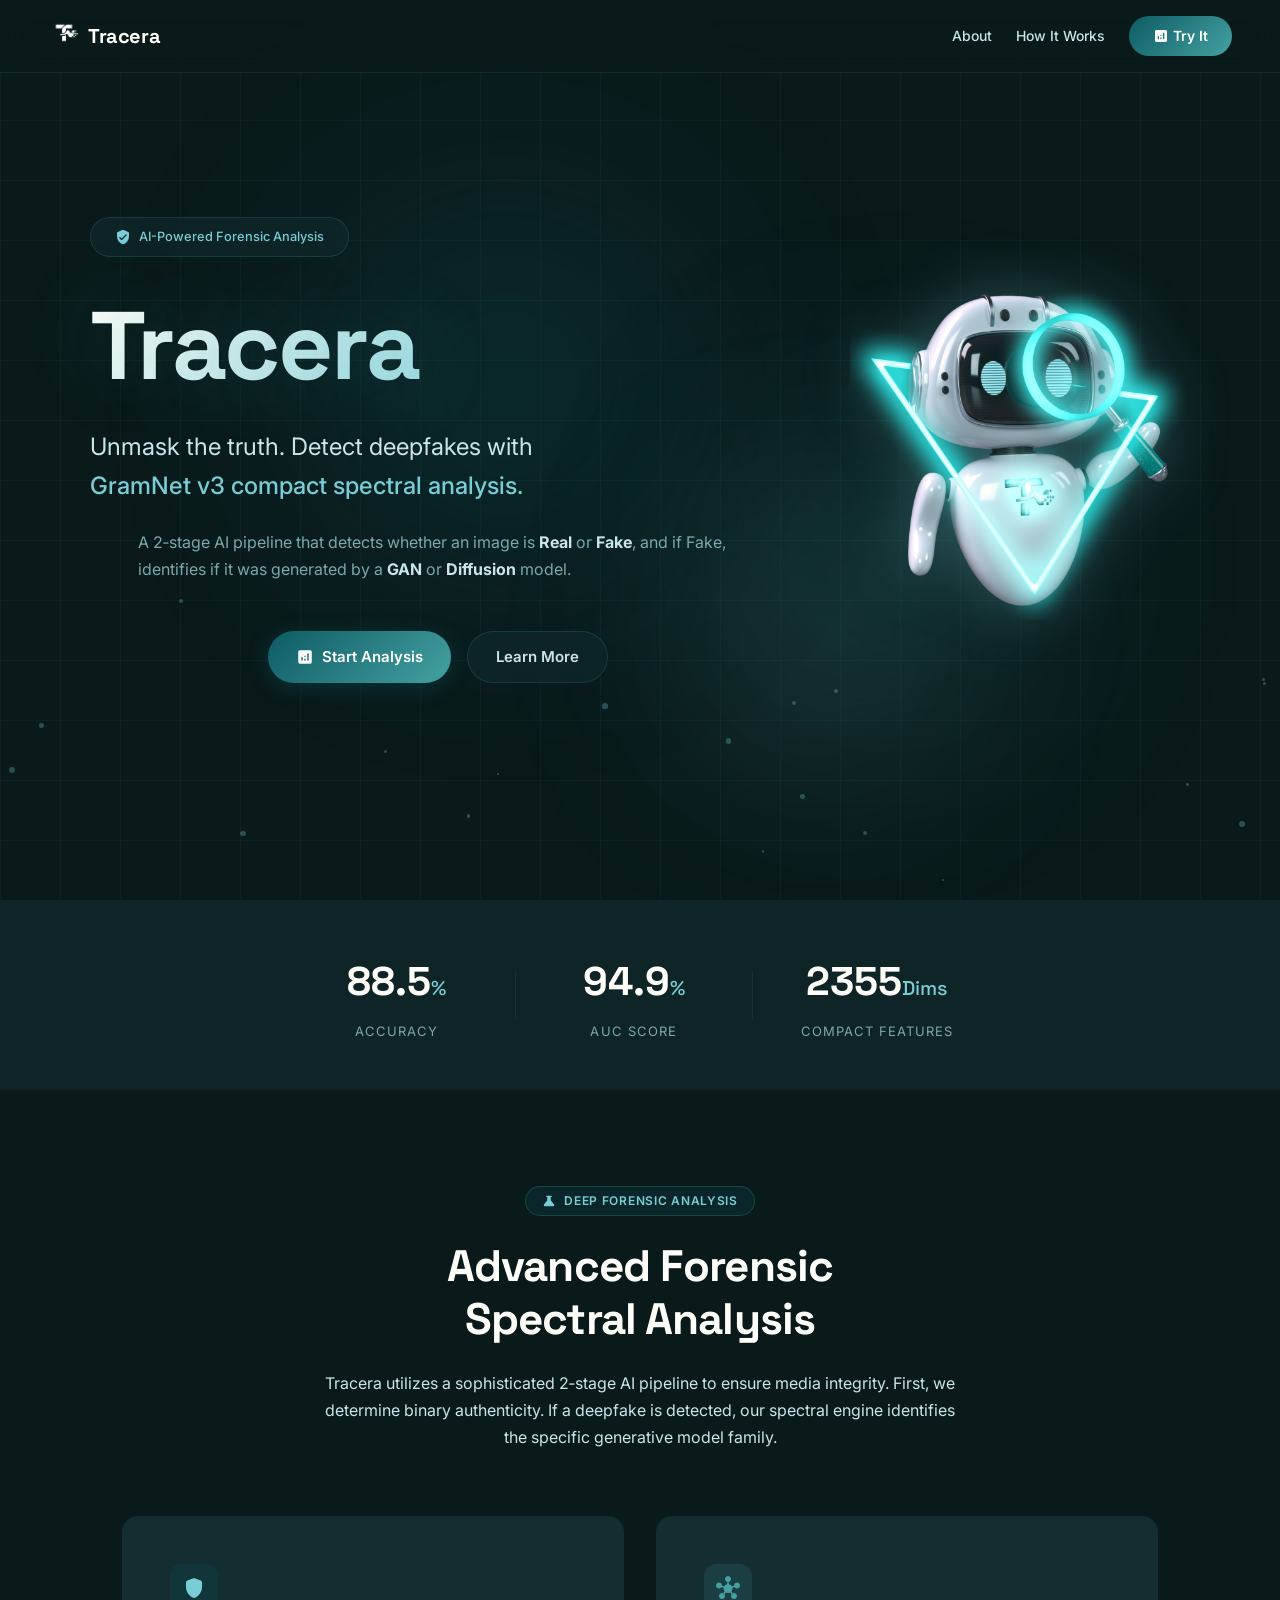
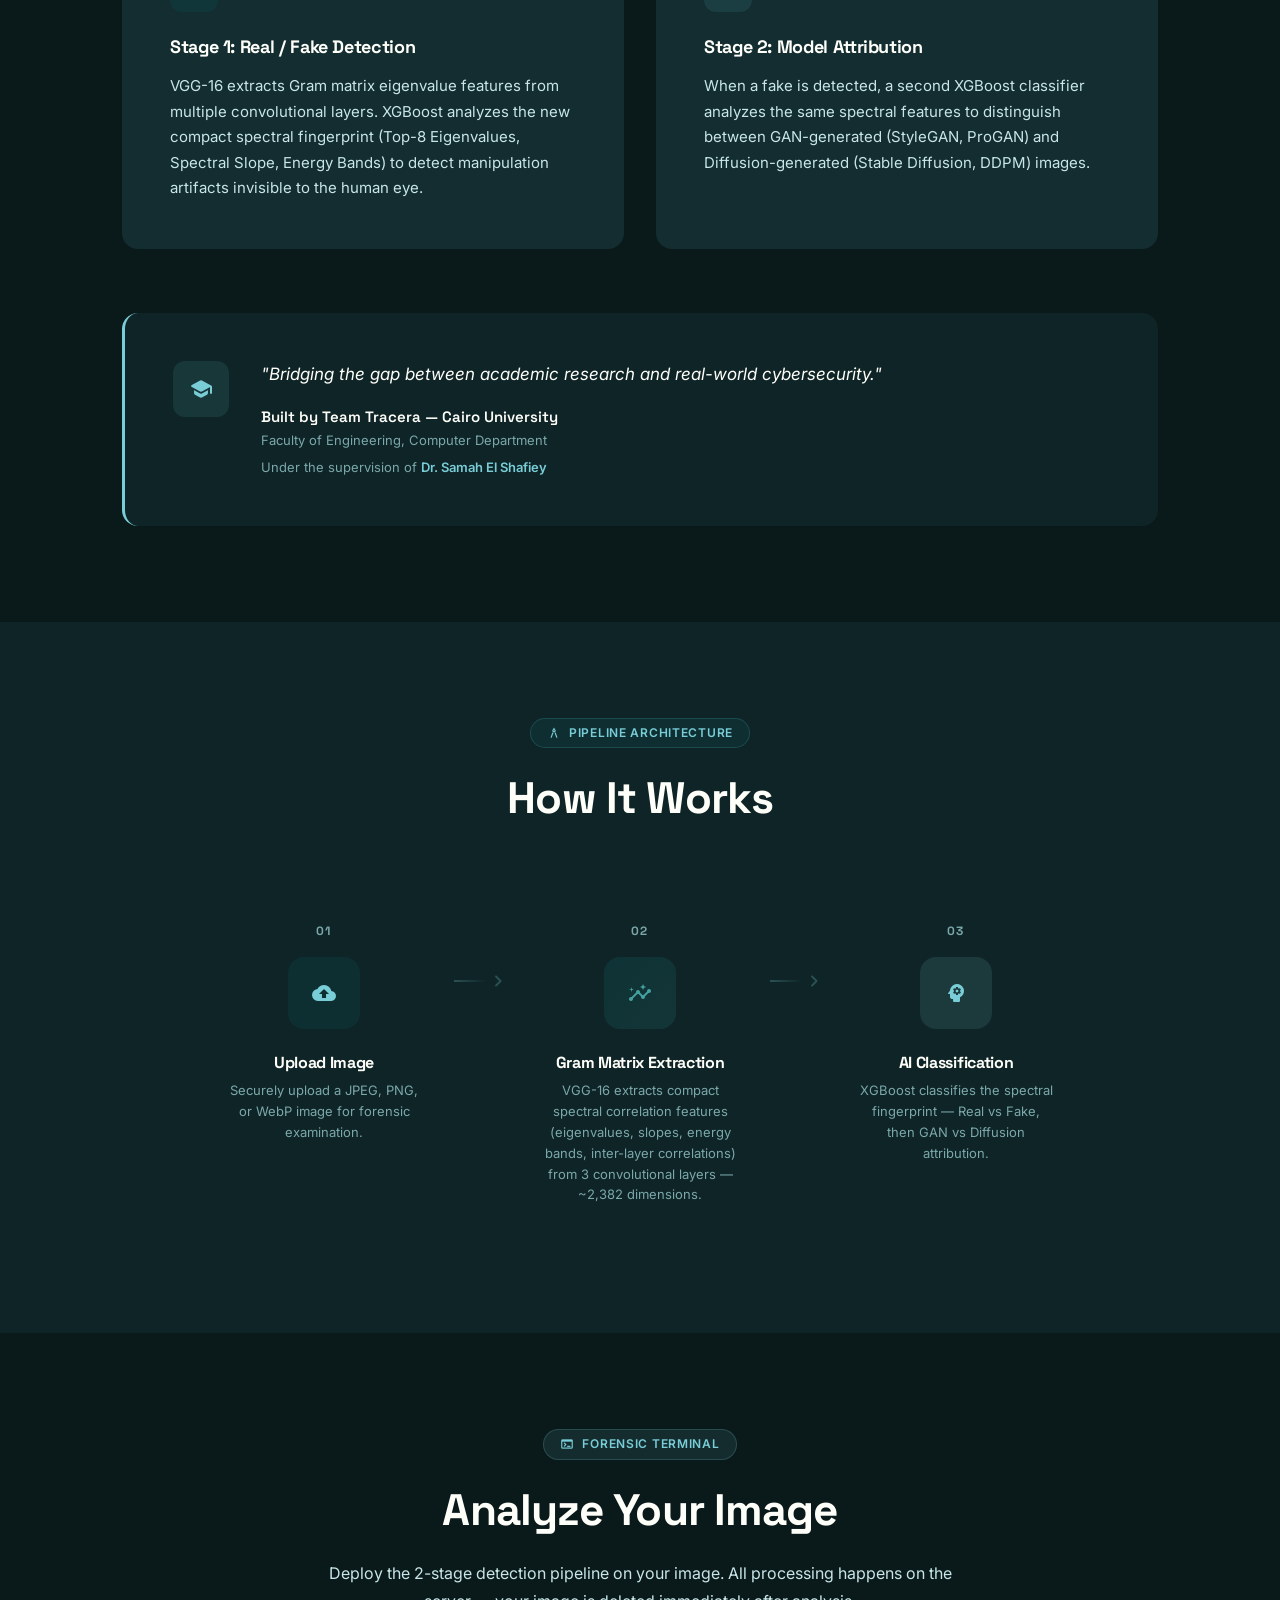
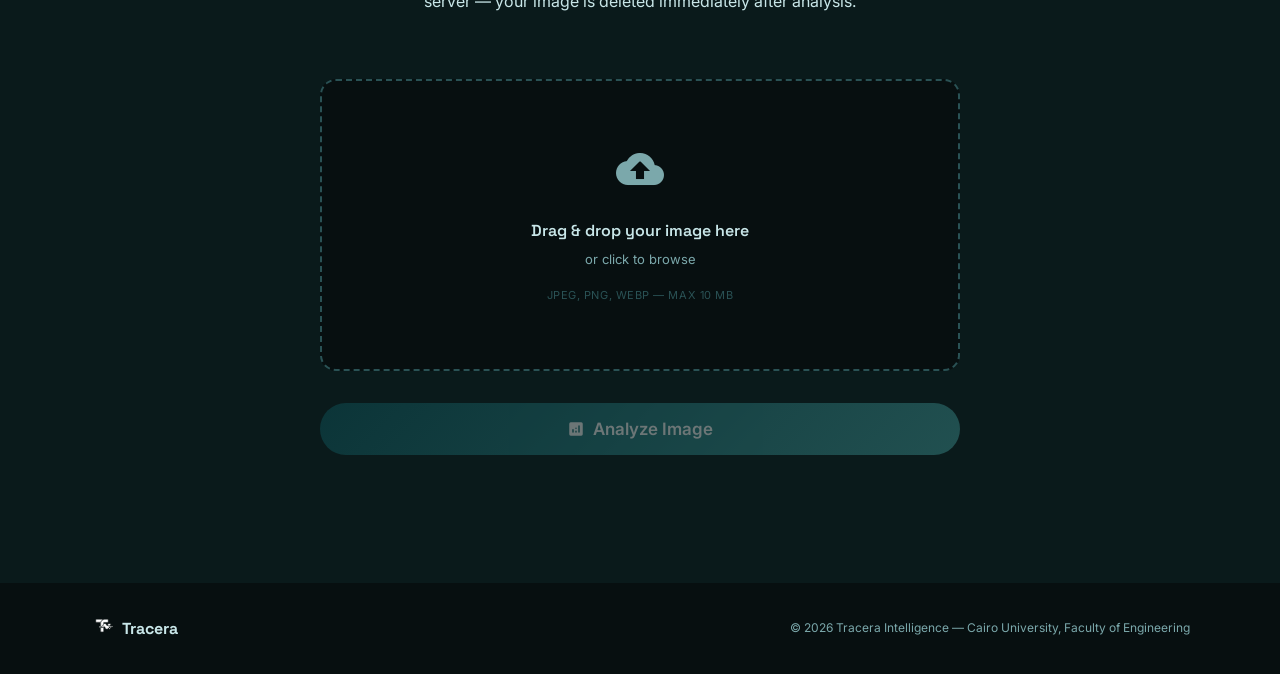
==== static/index.html @ c1ec9189 "Added -web app -browser extension" ====
<!DOCTYPE html>
<html lang="en">

<head>
    <meta charset="UTF-8" />
    <meta name="viewport" content="width=device-width, initial-scale=1.0" />
    <title>Tracera | Digital Forensic Intelligence — Deepfake Detection</title>
    <meta name="description"
        content="Tracera is an AI-powered deepfake detection tool using Gram Matrix spectral analysis. Built by Cairo University Engineering students." />
    <meta name="theme-color" content="#0a1a1b" />

    <!-- Fonts: Space Grotesk (Headlines) + Inter (Body) -->
    <link rel="preconnect" href="https://fonts.googleapis.com" />
    <link rel="preconnect" href="https://fonts.gstatic.com" crossorigin />
    <link
        href="https://fonts.googleapis.com/css2?family=Space+Grotesk:wght@400;500;600;700&family=Inter:wght@300;400;500;600&display=swap"
        rel="stylesheet" />

    <!-- Material Icons -->
    <link href="https://fonts.googleapis.com/icon?family=Material+Icons+Round" rel="stylesheet" />

    <link rel="stylesheet" href="css/style.css" />
</head>

<body>

    <!-- ============================================================= -->
    <!-- NAVIGATION -->
    <!-- ============================================================= -->
    <nav id="main-nav" class="nav">
        <div class="nav__brand">
            <img src="images/logo.png" alt="Tracera Logo" class="nav__logo-img" />
            <span class="nav__logo-text">Tracera</span>
        </div>
        <button class="nav__hamburger" id="hamburger-btn" aria-label="Toggle menu">
            <span></span><span></span><span></span>
        </button>
        <div class="nav__links" id="nav-links">
            <a href="#about" class="nav__link" id="nav-about">About</a>
            <a href="#how-it-works" class="nav__link" id="nav-how">How It Works</a>
            <a href="#try" class="nav__link nav__link--cta" id="nav-try">
                <span class="material-icons-round">analytics</span>
                Try It
            </a>
        </div>
    </nav>

    <!-- ============================================================= -->
    <!-- HERO SECTION -->
    <!-- ============================================================= -->
    <section id="hero" class="hero">
        <div class="hero__bg">
            <div class="hero__orb hero__orb--1"></div>
            <div class="hero__orb hero__orb--2"></div>
            <div class="hero__orb hero__orb--3"></div>
            <div class="hero__grid-overlay"></div>
            <div class="hero__particles" id="hero-particles"></div>
        </div>
        <div class="hero__content">
            <div class="hero__text">
                <div class="hero__badge" data-animate="fade-up">
                    <span class="material-icons-round">verified_user</span>
                    AI-Powered Forensic Analysis
                </div>
                <h1 class="hero__title" data-animate="fade-up" data-delay="100">
                    Tracera
                </h1>
                <p class="hero__subtitle" data-animate="fade-up" data-delay="200">
                    Unmask the truth. Detect deepfakes with<br />
                    <span class="hero__highlight">GramNet v3 compact spectral analysis.</span>
                </p>
                <p class="hero__desc" data-animate="fade-up" data-delay="300">
                    A 2&#8209;stage AI pipeline that detects whether an image is
                    <strong>Real</strong> or <strong>Fake</strong>, and if Fake, identifies
                    if it was generated by a <strong>GAN</strong> or <strong>Diffusion</strong> model.
                </p>
                <div class="hero__actions" data-animate="fade-up" data-delay="400">
                    <a href="#try" class="btn btn--primary" id="hero-cta">
                        <span class="material-icons-round">analytics</span>
                        Start Analysis
                    </a>
                    <a href="#about" class="btn btn--secondary" id="hero-learn">
                        Learn More
                    </a>
                </div>
            </div>
            <div class="hero__robot" data-animate="fade-up" data-delay="200">
                <img src="images/robot.png" alt="Tracera AI Robot Mascot" class="hero__robot-img" />
            </div>
        </div>
    </section>

    <!-- ============================================================= -->
    <!-- STATS BAR -->
    <!-- ============================================================= -->
    <section class="stats" data-animate="fade-up">
        <div class="stats__card" id="stat-accuracy">
            <span class="stats__value" data-count="88.58">0</span><span class="stats__unit">%</span>
            <span class="stats__label">Accuracy</span>
        </div>
        <div class="stats__divider"></div>
        <div class="stats__card" id="stat-auc">
            <span class="stats__value" data-count="95.08">0</span><span class="stats__unit">%</span>
            <span class="stats__label">AUC Score</span>
        </div>
        <div class="stats__divider"></div>
        <div class="stats__card" id="stat-pipeline">
            <span class="stats__value" data-count="2358">0</span><span class="stats__unit">Dims</span>
            <span class="stats__label">Compact Features</span>
        </div>
    </section>

    <!-- ============================================================= -->
    <!-- ABOUT SECTION -->
    <!-- ============================================================= -->
    <section id="about" class="about">
        <div class="section-container">
            <div class="section-header" data-animate="fade-up">
                <span class="section-header__chip">
                    <span class="material-icons-round">science</span>
                    Deep Forensic Analysis
                </span>
                <h2 class="section-header__title">Advanced Forensic<br />Spectral Analysis</h2>
                <p class="section-header__desc">
                    Tracera utilizes a sophisticated 2&#8209;stage AI pipeline to ensure
                    media integrity. First, we determine binary authenticity. If a deepfake
                    is detected, our spectral engine identifies the specific generative
                    model family.
                </p>
            </div>

            <div class="about__cards" data-animate="fade-up" data-delay="200">
                <div class="about__card">
                    <div class="about__card-icon about__card-icon--stage1">
                        <span class="material-icons-round">shield</span>
                    </div>
                    <h3>Stage 1: Real / Fake Detection</h3>
                    <p>
                        VGG-16 extracts Gram matrix eigenvalue features from multiple
                        convolutional layers. XGBoost analyzes the new compact spectral fingerprint
                        (Top-8 Eigenvalues, Spectral Slope, Energy Bands) to detect manipulation
                        artifacts invisible to the human eye.
                    </p>
                </div>
                <div class="about__card">
                    <div class="about__card-icon about__card-icon--stage2">
                        <span class="material-icons-round">hub</span>
                    </div>
                    <h3>Stage 2: Model Attribution</h3>
                    <p>
                        When a fake is detected, a second XGBoost classifier analyzes the
                        same spectral features to distinguish between GAN-generated
                        (StyleGAN, ProGAN) and Diffusion-generated (Stable Diffusion, DDPM) images.
                    </p>
                </div>
            </div>

            <!-- Team Credit -->
            <div class="about__team" data-animate="fade-up" data-delay="400">
                <div class="about__team-badge">
                    <span class="material-icons-round">school</span>
                </div>
                <div class="about__team-info">
                    <p class="about__team-quote">"Bridging the gap between academic research and real-world
                        cybersecurity."</p>
                    <p class="about__team-name">Built by Team Tracera — Cairo University</p>
                    <p class="about__team-dept">Faculty of Engineering, Computer Department</p>
                    <p class="about__team-sup">Under the supervision of <strong>Dr. Samah El Shafiey</strong></p>
                </div>
            </div>
        </div>
    </section>

    <!-- ============================================================= -->
    <!-- HOW IT WORKS -->
    <!-- ============================================================= -->
    <section id="how-it-works" class="how">
        <div class="section-container">
            <div class="section-header" data-animate="fade-up">
                <span class="section-header__chip">
                    <span class="material-icons-round">architecture</span>
                    Pipeline Architecture
                </span>
                <h2 class="section-header__title">How It Works</h2>
            </div>

            <div class="how__steps" data-animate="fade-up" data-delay="200">
                <div class="how__step">
                    <div class="how__step-num">01</div>
                    <div class="how__step-icon">
                        <span class="material-icons-round">cloud_upload</span>
                    </div>
                    <h3>Upload Image</h3>
                    <p>Securely upload a JPEG, PNG, or WebP image for forensic examination.</p>
                </div>

                <div class="how__connector">
                    <div class="how__connector-line"></div>
                    <span class="material-icons-round">chevron_right</span>
                </div>

                <div class="how__step">
                    <div class="how__step-num">02</div>
                    <div class="how__step-icon how__step-icon--accent">
                        <span class="material-icons-round">insights</span>
                    </div>
                    <h3>Gram Matrix Extraction</h3>
                    <p>VGG-16 extracts compact spectral correlation features (eigenvalues, slopes, energy bands,
                        inter-layer correlations) from 3 convolutional layers — ~2,382 dimensions.</p>
                </div>

                <div class="how__connector">
                    <div class="how__connector-line"></div>
                    <span class="material-icons-round">chevron_right</span>
                </div>

                <div class="how__step">
                    <div class="how__step-num">03</div>
                    <div class="how__step-icon how__step-icon--tertiary">
                        <span class="material-icons-round">psychology</span>
                    </div>
                    <h3>AI Classification</h3>
                    <p>XGBoost classifies the spectral fingerprint — Real vs Fake, then GAN vs Diffusion attribution.
                    </p>
                </div>
            </div>
        </div>
    </section>

    <!-- ============================================================= -->
    <!-- TRY IT SECTION -->
    <!-- ============================================================= -->
    <section id="try" class="try">
        <div class="section-container">
            <div class="section-header" data-animate="fade-up">
                <span class="section-header__chip section-header__chip--cyan">
                    <span class="material-icons-round">terminal</span>
                    Forensic Terminal
                </span>
                <h2 class="section-header__title">Analyze Your Image</h2>
                <p class="section-header__desc">
                    Deploy the 2-stage detection pipeline on your image.
                    All processing happens on the server — your image is deleted immediately after analysis.
                </p>
            </div>

            <div class="try__panel" data-animate="fade-up" data-delay="200">
                <!-- Upload Area -->
                <div class="try__upload" id="upload-zone">
                    <div class="try__upload-content" id="upload-content">
                        <div class="try__upload-icon">
                            <span class="material-icons-round">cloud_upload</span>
                        </div>
                        <p class="try__upload-title">Drag &amp; drop your image here</p>
                        <p class="try__upload-hint">or click to browse</p>
                        <p class="try__upload-formats">JPEG, PNG, WebP — Max 10 MB</p>
                    </div>

                    <!-- Image Preview (hidden until file selected) -->
                    <div class="try__preview" id="preview-area" style="display:none;">
                        <img id="preview-image" alt="Uploaded preview" />
                        <button class="try__preview-remove" id="remove-btn" title="Remove image">
                            <span class="material-icons-round">close</span>
                        </button>
                    </div>

                    <input type="file" id="file-input" accept=".jpg,.jpeg,.png,.webp" hidden />
                </div>

                <!-- Analyze Button -->
                <button class="btn btn--primary btn--large try__analyze-btn" id="analyze-btn" disabled>
                    <span class="material-icons-round">analytics</span>
                    <span id="analyze-btn-text">Analyze Image</span>
                </button>

                <!-- Loading State -->
                <div class="try__loading" id="loading-state" style="display:none;">
                    <div class="try__loading-bar">
                        <div class="try__loading-progress"></div>
                    </div>
                    <p class="try__loading-text">Running spectral analysis…</p>
                </div>

                <!-- Error State -->
                <div class="try__error" id="error-state" style="display:none;">
                    <span class="material-icons-round">error_outline</span>
                    <p id="error-message"></p>
                    <button class="btn btn--secondary btn--small" id="error-dismiss">Dismiss</button>
                </div>

                <!-- Results -->
                <div class="try__results" id="results-area" style="display:none;">
                    <div class="try__results-header">
                        <span class="material-icons-round">description</span>
                        Analysis Report
                    </div>

                    <div class="try__results-body">
                        <!-- Verdict -->
                        <div class="try__verdict" id="verdict-badge">
                            <span class="try__verdict-label">Verdict</span>
                            <span class="try__verdict-value" id="verdict-text">REAL</span>
                        </div>

                        <!-- Confidence Gauge -->
                        <div class="try__gauge-container">
                            <svg class="try__gauge" viewBox="0 0 120 120" id="confidence-gauge">
                                <circle cx="60" cy="60" r="52" class="try__gauge-bg" />
                                <circle cx="60" cy="60" r="52" class="try__gauge-fill" id="gauge-fill"
                                    stroke-dasharray="326.73" stroke-dashoffset="326.73" />
                                <text x="60" y="55" class="try__gauge-value" id="gauge-value">0%</text>
                                <text x="60" y="72" class="try__gauge-label">Confidence</text>
                            </svg>
                        </div>

                        <!-- Attribution (shown only for Fake) -->
                        <div class="try__attribution" id="attribution-area" style="display:none;">
                            <span class="try__attribution-label">Generator Identified</span>
                            <span class="try__attribution-value" id="attribution-text">GAN</span>
                            <span class="try__attribution-conf" id="attribution-conf"></span>
                        </div>
                    </div>

                    <button class="btn btn--secondary try__again-btn" id="try-again-btn">
                        <span class="material-icons-round">refresh</span>
                        Analyze Another
                    </button>
                </div>
            </div>
        </div>
    </section>

    <!-- ============================================================= -->
    <!-- FOOTER -->
    <!-- ============================================================= -->
    <footer class="footer">
        <div class="footer__content">
            <div class="footer__brand">
                <img src="images/logo.png" alt="Tracera" style="height:24px;width:auto;" />
                <span>Tracera</span>
            </div>
            <p class="footer__copy">© 2026 Tracera Intelligence — Cairo University, Faculty of Engineering</p>
        </div>
    </footer>

    <script src="js/app.js"></script>
</body>

</html>
---- static/css/style.css ----
/* ================================================================
   TRACERA — Design System: "Tracera Kinetic" (from Stitch)
   Dark forensic lab aesthetic with glassmorphism + neon accents
   ================================================================ */

/* ----------------------------------------------------------------
   0. CSS CUSTOM PROPERTIES (Design Tokens from Stitch)
   ---------------------------------------------------------------- */
:root {
    /* Surfaces — deep teal dark mode */
    --surface-lowest:     #070f10;
    --surface-dim:        #0a1a1b;
    --surface-low:        #0f2426;
    --surface:            #132d30;
    --surface-high:       #1a3a3d;
    --surface-highest:    #22484b;
    --surface-bright:     #2a5255;
    --surface-variant:    #1e4245;

    /* Primary (Teal) */
    --primary:            #78CDD7;
    --primary-container:  #0D5C63;
    --on-primary:         #0a4a50;
    --primary-deep:       #0D5C63;
    --primary-mid:        #247B7B;

    /* Secondary */
    --secondary:          #44A1A0;
    --secondary-container:#0D5C63;

    /* Tertiary (Light Cyan) */
    --tertiary:           #78CDD7;
    --tertiary-container: #0D5C63;
    --tertiary-dim:       #44A1A0;

    /* Text */
    --on-surface:         #FFFFFA;
    --on-surface-variant: #c8e6e8;
    --outline:            #7ba8ab;
    --outline-variant:    #2a5255;

    /* Semantic */
    --error:              #ffb4ab;
    --error-container:    #93000a;
    --on-error-container: #ffdad6;
    --success:            #44A1A0;
    --success-glow:       rgba(68, 161, 160, 0.25);
    --danger:             #ff4e6a;
    --danger-glow:        rgba(255, 78, 106, 0.25);

    /* Typography */
    --font-display:       'Space Grotesk', system-ui, sans-serif;
    --font-body:          'Inter', system-ui, sans-serif;

    /* Spacing */
    --space-xs:  0.25rem;
    --space-sm:  0.5rem;
    --space-md:  1rem;
    --space-lg:  1.5rem;
    --space-xl:  2rem;
    --space-2xl: 3rem;
    --space-3xl: 4rem;
    --space-4xl: 6rem;

    /* Radius */
    --radius-sm: 0.375rem;
    --radius-md: 0.5rem;
    --radius-lg: 0.75rem;
    --radius-xl: 1rem;
    --radius-2xl:1.5rem;
    --radius-full: 9999px;

    /* Shadows */
    --shadow-glow:   0 0 32px rgba(13, 92, 99, 0.15), 0 0 16px rgba(68, 161, 160, 0.1);
    --shadow-card:   0 4px 24px rgba(0, 0, 0, 0.3);
    --shadow-neon:   0 0 20px rgba(120, 205, 215, 0.2);

    /* Transitions */
    --ease-out:  cubic-bezier(0.16, 1, 0.3, 1);
    --ease-tech: cubic-bezier(0.65, 0, 0.35, 1);
    --duration:  0.4s;
}

/* ----------------------------------------------------------------
   1. RESET & BASE
   ---------------------------------------------------------------- */
*, *::before, *::after {
    margin: 0;
    padding: 0;
    box-sizing: border-box;
}

html {
    scroll-behavior: smooth;
    font-size: 16px;
    overflow-x: hidden;
}

body {
    font-family: var(--font-body);
    background-color: var(--surface-dim);
    color: var(--on-surface-variant);
    line-height: 1.7;
    -webkit-font-smoothing: antialiased;
    -moz-osx-font-smoothing: grayscale;
    overflow-x: hidden;
}

h1, h2, h3, h4, h5, h6 {
    font-family: var(--font-display);
    color: var(--on-surface);
    line-height: 1.2;
    letter-spacing: -0.02em;
}

a {
    color: var(--primary);
    text-decoration: none;
    transition: color var(--duration) var(--ease-out);
}

a:hover { color: var(--tertiary); }

img {
    max-width: 100%;
    height: auto;
    display: block;
}

/* Selection */
::selection {
    background: rgba(13, 92, 99, 0.6);
    color: var(--on-surface);
}

/* ----------------------------------------------------------------
   2. ANIMATIONS
   ---------------------------------------------------------------- */
@keyframes fadeUp {
    from { opacity: 0; transform: translateY(30px); }
    to   { opacity: 1; transform: translateY(0); }
}

@keyframes fadeIn {
    from { opacity: 0; }
    to   { opacity: 1; }
}

@keyframes pulse {
    0%, 100% { transform: scale(1); opacity: 0.6; }
    50%      { transform: scale(1.05); opacity: 0.8; }
}

@keyframes float {
    0%, 100% { transform: translateY(0px); }
    50% { transform: translateY(-12px); }
}

@keyframes scanLine {
    0%   { transform: translateX(-100%); }
    100% { transform: translateX(200%); }
}

@keyframes orbMove1 {
    0%, 100% { transform: translate(0, 0) scale(1); }
    25% { transform: translate(40px, -30px) scale(1.1); }
    50% { transform: translate(-20px, 20px) scale(0.95); }
    75% { transform: translate(30px, 40px) scale(1.05); }
}

@keyframes orbMove2 {
    0%, 100% { transform: translate(0, 0) scale(1); }
    33% { transform: translate(-50px, 20px) scale(1.08); }
    66% { transform: translate(30px, -40px) scale(0.92); }
}

@keyframes orbMove3 {
    0%, 100% { transform: translate(0, 0) scale(1); }
    50% { transform: translate(20px, -50px) scale(1.12); }
}

@keyframes shimmer {
    0% { background-position: -200% 0; }
    100% { background-position: 200% 0; }
}

@keyframes gaugeAppear {
    from { stroke-dashoffset: 326.73; }
}

@keyframes glowPulse {
    0%, 100% { box-shadow: 0 0 20px rgba(68, 161, 160, 0.2); }
    50% { box-shadow: 0 0 40px rgba(120, 205, 215, 0.35); }
}

@keyframes robotFloat {
    0%, 100% { transform: translateY(0px) rotate(0deg); }
    25% { transform: translateY(-12px) rotate(1deg); }
    75% { transform: translateY(-6px) rotate(-1deg); }
}

@keyframes robotGlow {
    0%, 100% { filter: drop-shadow(0 0 20px rgba(120, 205, 215, 0.3)); }
    50% { filter: drop-shadow(0 0 40px rgba(120, 205, 215, 0.5)); }
}

/* Scroll-triggered animation helper */
[data-animate] {
    opacity: 0;
    transform: translateY(30px);
    transition: opacity 0.7s var(--ease-out), transform 0.7s var(--ease-out);
}

[data-animate].is-visible {
    opacity: 1;
    transform: translateY(0);
}

/* ----------------------------------------------------------------
   3. NAVIGATION
   ---------------------------------------------------------------- */
.nav {
    position: fixed;
    top: 0;
    left: 0;
    right: 0;
    z-index: 100;
    display: flex;
    align-items: center;
    justify-content: space-between;
    padding: var(--space-md) var(--space-2xl);
    background: rgba(10, 26, 27, 0.7);
    backdrop-filter: blur(16px);
    -webkit-backdrop-filter: blur(16px);
    border-bottom: 1px solid rgba(68, 161, 160, 0.15);
    transition: background var(--duration) var(--ease-out),
                box-shadow var(--duration) var(--ease-out);
}

.nav.is-scrolled {
    background: rgba(7, 15, 16, 0.95);
    box-shadow: var(--shadow-glow);
}

.nav__brand {
    display: flex;
    align-items: center;
    gap: var(--space-sm);
}

.nav__logo-icon {
    color: var(--tertiary);
    font-size: 1.5rem;
}

.nav__logo-text {
    font-family: var(--font-display);
    font-weight: 700;
    font-size: 1.25rem;
    color: var(--on-surface);
    letter-spacing: -0.02em;
}

.nav__links {
    display: flex;
    align-items: center;
    gap: var(--space-lg);
}

.nav__link {
    font-family: var(--font-body);
    font-size: 0.875rem;
    font-weight: 500;
    color: var(--on-surface-variant);
    transition: color var(--duration) var(--ease-out);
    position: relative;
}

.nav__link::after {
    content: '';
    position: absolute;
    bottom: -4px;
    left: 0;
    width: 0;
    height: 2px;
    background: var(--tertiary);
    transition: width var(--duration) var(--ease-out);
}

.nav__link:hover { color: var(--on-surface); }
.nav__link:hover::after { width: 100%; }

.nav__link--cta {
    display: flex;
    align-items: center;
    gap: var(--space-xs);
    padding: var(--space-sm) var(--space-lg);
    background: linear-gradient(135deg, var(--primary-deep), var(--secondary));
    border-radius: var(--radius-full);
    color: #fff !important;
    font-weight: 600;
}

.nav__link--cta::after { display: none; }

.nav__link--cta:hover {
    box-shadow: 0 0 20px rgba(68, 161, 160, 0.4);
    transform: translateY(-1px);
}

.nav__link--cta .material-icons-round { font-size: 1rem; }

/* ----------------------------------------------------------------
   4. HERO
   ---------------------------------------------------------------- */
.hero {
    position: relative;
    min-height: 100vh;
    display: flex;
    align-items: center;
    justify-content: center;
    padding: var(--space-4xl) var(--space-2xl);
    overflow: hidden;
}

.hero__bg {
    position: absolute;
    inset: 0;
    z-index: 0;
    overflow: hidden;
}

.hero__orb {
    position: absolute;
    border-radius: 50%;
    filter: blur(100px);
    will-change: transform;
}

.hero__orb--1 {
    width: 500px;
    height: 500px;
    background: radial-gradient(circle, rgba(13, 92, 99, 0.4) 0%, transparent 70%);
    top: 15%;
    left: 20%;
    animation: orbMove1 20s ease-in-out infinite;
}

.hero__orb--2 {
    width: 400px;
    height: 400px;
    background: radial-gradient(circle, rgba(36, 123, 123, 0.35) 0%, transparent 70%);
    top: 40%;
    right: 15%;
    animation: orbMove2 25s ease-in-out infinite;
}

.hero__orb--3 {
    width: 350px;
    height: 350px;
    background: radial-gradient(circle, rgba(120, 205, 215, 0.2) 0%, transparent 70%);
    bottom: 10%;
    left: 50%;
    animation: orbMove3 18s ease-in-out infinite;
}

.hero__grid-overlay {
    position: absolute;
    inset: 0;
    background-image:
        linear-gradient(rgba(68, 161, 160, 0.06) 1px, transparent 1px),
        linear-gradient(90deg, rgba(68, 161, 160, 0.06) 1px, transparent 1px);
    background-size: 60px 60px;
}

.hero__content {
    position: relative;
    z-index: 1;
    text-align: center;
    max-width: 800px;
}

.hero__badge {
    display: inline-flex;
    align-items: center;
    gap: var(--space-sm);
    padding: var(--space-sm) var(--space-lg);
    background: rgba(19, 45, 48, 0.5);
    backdrop-filter: blur(12px);
    border: 1px solid rgba(68, 161, 160, 0.2);
    border-radius: var(--radius-full);
    font-size: 0.8rem;
    font-weight: 500;
    color: var(--tertiary);
    margin-bottom: var(--space-xl);
}

.hero__badge .material-icons-round { font-size: 1rem; }

.hero__title {
    font-size: clamp(3rem, 8vw, 6rem);
    font-weight: 700;
    background: linear-gradient(135deg, #FFFFFA 0%, #78CDD7 40%, #44A1A0 60%, #FFFFFA 100%);
    background-size: 200% auto;
    -webkit-background-clip: text;
    -webkit-text-fill-color: transparent;
    background-clip: text;
    animation: shimmer 5s linear infinite;
    margin-bottom: var(--space-lg);
    text-shadow: 0 0 80px rgba(68, 161, 160, 0.3);
}

.hero__subtitle {
    font-size: clamp(1.1rem, 2.2vw, 1.5rem);
    color: var(--on-surface-variant);
    margin-bottom: var(--space-lg);
    line-height: 1.6;
}

.hero__highlight {
    color: var(--tertiary);
    font-weight: 500;
}

.hero__desc {
    font-size: 1rem;
    color: var(--outline);
    max-width: 600px;
    margin: 0 auto var(--space-2xl);
}

.hero__desc strong { color: var(--on-surface-variant); }

.hero__actions {
    display: flex;
    gap: var(--space-md);
    justify-content: center;
    flex-wrap: wrap;
}

/* ----------------------------------------------------------------
   5. BUTTONS
   ---------------------------------------------------------------- */
.btn {
    display: inline-flex;
    align-items: center;
    gap: var(--space-sm);
    padding: 0.75rem 1.75rem;
    border: none;
    border-radius: var(--radius-full);
    font-family: var(--font-body);
    font-size: 0.9375rem;
    font-weight: 600;
    cursor: pointer;
    transition: all var(--duration) var(--ease-out);
    text-decoration: none;
    white-space: nowrap;
}

.btn .material-icons-round { font-size: 1.125rem; }

.btn--primary {
    background: linear-gradient(135deg, var(--primary-deep), var(--secondary));
    color: #fff;
    box-shadow: 0 4px 20px rgba(13, 92, 99, 0.4);
}

.btn--primary:hover {
    box-shadow: 0 0 30px rgba(68, 161, 160, 0.5);
    transform: translateY(-2px);
    color: #fff;
}

.btn--primary:active { transform: translateY(0); }

.btn--primary:disabled {
    opacity: 0.4;
    cursor: not-allowed;
    box-shadow: none;
    transform: none;
}

.btn--secondary {
    background: rgba(19, 45, 48, 0.5);
    backdrop-filter: blur(8px);
    border: 1px solid rgba(68, 161, 160, 0.2);
    color: var(--on-surface-variant);
}

.btn--secondary:hover {
    background: rgba(19, 45, 48, 0.8);
    color: var(--on-surface);
    border-color: rgba(68, 161, 160, 0.4);
}

.btn--large {
    padding: 1rem 2.5rem;
    font-size: 1.0625rem;
}

.btn--small {
    padding: 0.5rem 1rem;
    font-size: 0.8125rem;
}

/* ----------------------------------------------------------------
   6. STATS BAR
   ---------------------------------------------------------------- */
.stats {
    display: flex;
    align-items: center;
    justify-content: center;
    gap: var(--space-2xl);
    padding: var(--space-2xl) var(--space-xl);
    background: var(--surface-low);
    flex-wrap: wrap;
}

.stats__card {
    text-align: center;
    min-width: 140px;
}

.stats__value {
    font-family: var(--font-display);
    font-size: 2.5rem;
    font-weight: 700;
    color: var(--on-surface);
}

.stats__unit {
    font-family: var(--font-display);
    font-size: 1.25rem;
    font-weight: 500;
    color: var(--tertiary);
}

.stats__label {
    display: block;
    font-size: 0.8125rem;
    color: var(--outline);
    margin-top: var(--space-xs);
    text-transform: uppercase;
    letter-spacing: 0.08em;
}

.stats__divider {
    width: 1px;
    height: 48px;
    background: rgba(72, 68, 86, 0.3);
}

/* ----------------------------------------------------------------
   7. SECTION SHARED
   ---------------------------------------------------------------- */
.section-container {
    max-width: 1100px;
    margin: 0 auto;
    padding: var(--space-4xl) var(--space-xl);
}

.section-header {
    text-align: center;
    margin-bottom: var(--space-3xl);
}

.section-header__chip {
    display: inline-flex;
    align-items: center;
    gap: var(--space-sm);
    padding: var(--space-xs) var(--space-md);
    background: rgba(13, 92, 99, 0.2);
    border: 1px solid rgba(68, 161, 160, 0.25);
    border-radius: var(--radius-full);
    font-size: 0.75rem;
    font-weight: 600;
    color: var(--primary);
    text-transform: uppercase;
    letter-spacing: 0.06em;
    margin-bottom: var(--space-lg);
}

.section-header__chip .material-icons-round { font-size: 0.875rem; }

.section-header__chip--cyan {
    background: rgba(120, 205, 215, 0.1);
    border-color: rgba(120, 205, 215, 0.2);
    color: var(--tertiary);
}

.section-header__title {
    font-size: clamp(2rem, 4vw, 2.75rem);
    margin-bottom: var(--space-lg);
}

.section-header__desc {
    color: var(--on-surface-variant);
    max-width: 640px;
    margin: 0 auto;
    font-size: 1rem;
}

/* ----------------------------------------------------------------
   8. ABOUT SECTION
   ---------------------------------------------------------------- */
.about {
    background: var(--surface-dim);
}

.about__cards {
    display: grid;
    grid-template-columns: repeat(auto-fit, minmax(320px, 1fr));
    gap: var(--space-xl);
    margin-bottom: var(--space-3xl);
}

.about__card {
    background: var(--surface);
    border-radius: var(--radius-xl);
    padding: var(--space-2xl);
    transition: transform var(--duration) var(--ease-out),
                box-shadow var(--duration) var(--ease-out);
}

.about__card:hover {
    transform: translateY(-4px);
    box-shadow: var(--shadow-glow);
}

.about__card h3 {
    font-size: 1.125rem;
    margin-bottom: var(--space-md);
}

.about__card p {
    font-size: 0.9375rem;
    line-height: 1.7;
}

.about__card-icon {
    width: 48px;
    height: 48px;
    display: flex;
    align-items: center;
    justify-content: center;
    border-radius: var(--radius-lg);
    margin-bottom: var(--space-lg);
    font-size: 1.25rem;
}

.about__card-icon--stage1 {
    background: rgba(13, 92, 99, 0.2);
    color: var(--primary);
}

.about__card-icon--stage2 {
    background: rgba(68, 161, 160, 0.15);
    color: var(--secondary);
}

/* Team */
.about__team {
    display: flex;
    align-items: flex-start;
    gap: var(--space-xl);
    background: var(--surface-low);
    border-radius: var(--radius-xl);
    padding: var(--space-2xl);
    border-left: 3px solid var(--tertiary);
}

.about__team-badge {
    width: 56px;
    height: 56px;
    min-width: 56px;
    display: flex;
    align-items: center;
    justify-content: center;
    background: rgba(68, 161, 160, 0.15);
    border-radius: var(--radius-lg);
    color: var(--tertiary);
    font-size: 1.5rem;
}

.about__team-quote {
    font-style: italic;
    color: var(--on-surface);
    font-size: 1.0625rem;
    margin-bottom: var(--space-md);
    line-height: 1.6;
}

.about__team-name {
    font-family: var(--font-display);
    font-weight: 600;
    color: var(--on-surface);
    font-size: 0.9375rem;
}

.about__team-dept {
    color: var(--outline);
    font-size: 0.8125rem;
}

.about__team-sup {
    color: var(--outline);
    font-size: 0.8125rem;
    margin-top: var(--space-xs);
}

.about__team-sup strong {
    color: var(--tertiary);
    font-weight: 600;
}

/* ----------------------------------------------------------------
   9. HOW IT WORKS
   ---------------------------------------------------------------- */
.how {
    background: var(--surface-low);
}

.how__steps {
    display: flex;
    align-items: flex-start;
    gap: 0;
    justify-content: center;
    flex-wrap: wrap;
}

.how__step {
    flex: 0 1 260px;
    text-align: center;
    padding: var(--space-xl);
    position: relative;
}

.how__step-num {
    font-family: var(--font-display);
    font-size: 0.75rem;
    font-weight: 700;
    color: var(--outline);
    text-transform: uppercase;
    letter-spacing: 0.1em;
    margin-bottom: var(--space-md);
}

.how__step-icon {
    width: 72px;
    height: 72px;
    display: flex;
    align-items: center;
    justify-content: center;
    margin: 0 auto var(--space-lg);
    background: rgba(13, 92, 99, 0.2);
    border-radius: var(--radius-xl);
    color: var(--primary);
    font-size: 1.75rem;
    transition: transform var(--duration) var(--ease-out),
                box-shadow var(--duration) var(--ease-out);
}

.how__step:hover .how__step-icon {
    transform: translateY(-4px);
    box-shadow: 0 8px 24px rgba(13, 92, 99, 0.3);
}

.how__step-icon--accent {
    background: linear-gradient(135deg, rgba(13, 92, 99, 0.25), rgba(36, 123, 123, 0.2));
    color: var(--secondary);
}

.how__step-icon--tertiary {
    background: rgba(120, 205, 215, 0.12);
    color: var(--tertiary);
}

.how__step h3 {
    font-size: 1rem;
    margin-bottom: var(--space-sm);
}

.how__step p {
    font-size: 0.8125rem;
    color: var(--outline);
    line-height: 1.6;
}

.how__connector {
    display: flex;
    align-items: center;
    padding-top: 80px;
    color: var(--outline-variant);
}

.how__connector-line {
    width: 32px;
    height: 2px;
    background: linear-gradient(90deg, var(--outline-variant), transparent);
}

/* ----------------------------------------------------------------
   10. TRY IT SECTION
   ---------------------------------------------------------------- */
.try {
    background: var(--surface-dim);
}

.try__panel {
    max-width: 640px;
    margin: 0 auto;
}

/* Upload Zone */
.try__upload {
    position: relative;
    border: 2px dashed var(--outline-variant);
    border-radius: var(--radius-xl);
    padding: var(--space-3xl) var(--space-xl);
    text-align: center;
    cursor: pointer;
    transition: border-color var(--duration) var(--ease-out),
                background var(--duration) var(--ease-out),
                box-shadow var(--duration) var(--ease-out);
    background: var(--surface-lowest);
    margin-bottom: var(--space-xl);
    overflow: hidden;
}

.try__upload:hover,
.try__upload.is-dragover {
    border-color: var(--secondary);
    background: rgba(68, 161, 160, 0.04);
    box-shadow: inset 0 0 40px rgba(68, 161, 160, 0.06);
}

.try__upload-icon {
    margin-bottom: var(--space-md);
}

.try__upload-icon .material-icons-round {
    font-size: 3rem;
    color: var(--outline);
    transition: color var(--duration) var(--ease-out),
                transform var(--duration) var(--ease-out);
}

.try__upload:hover .try__upload-icon .material-icons-round {
    color: var(--tertiary);
    transform: translateY(-4px);
}

.try__upload-title {
    font-family: var(--font-display);
    font-weight: 600;
    color: var(--on-surface-variant);
    margin-bottom: var(--space-xs);
}

.try__upload-hint {
    font-size: 0.8125rem;
    color: var(--outline);
    margin-bottom: var(--space-md);
}

.try__upload-formats {
    font-size: 0.6875rem;
    color: var(--outline-variant);
    text-transform: uppercase;
    letter-spacing: 0.05em;
}

/* Preview */
.try__preview {
    position: relative;
    max-height: 400px;
    overflow: hidden;
    border-radius: var(--radius-lg);
}

.try__preview img {
    width: 100%;
    max-height: 400px;
    object-fit: contain;
    border-radius: var(--radius-lg);
}

.try__preview-remove {
    position: absolute;
    top: var(--space-sm);
    right: var(--space-sm);
    width: 36px;
    height: 36px;
    display: flex;
    align-items: center;
    justify-content: center;
    background: rgba(7, 15, 16, 0.8);
    backdrop-filter: blur(8px);
    border: 1px solid rgba(68, 161, 160, 0.2);
    border-radius: var(--radius-full);
    color: var(--on-surface);
    cursor: pointer;
    transition: background var(--duration) var(--ease-out);
}

.try__preview-remove:hover {
    background: var(--error-container);
    color: var(--on-error-container);
}

/* Analyze Button */
.try__analyze-btn {
    width: 100%;
    justify-content: center;
    margin-bottom: var(--space-xl);
}

/* Loading */
.try__loading {
    text-align: center;
    padding: var(--space-xl);
}

.try__loading-bar {
    width: 100%;
    height: 4px;
    background: var(--surface-highest);
    border-radius: var(--radius-full);
    overflow: hidden;
    margin-bottom: var(--space-md);
}

.try__loading-progress {
    width: 40%;
    height: 100%;
    background: linear-gradient(90deg, var(--primary-deep), var(--tertiary));
    border-radius: var(--radius-full);
    animation: scanLine 1.5s var(--ease-tech) infinite;
}

.try__loading-text {
    font-size: 0.875rem;
    color: var(--outline);
}

/* Error */
.try__error {
    display: flex;
    flex-direction: column;
    align-items: center;
    gap: var(--space-md);
    padding: var(--space-xl);
    background: rgba(147, 0, 10, 0.08);
    border: 1px solid rgba(147, 0, 10, 0.2);
    border-radius: var(--radius-lg);
    margin-bottom: var(--space-xl);
}

.try__error .material-icons-round {
    font-size: 2rem;
    color: var(--error);
}

.try__error p {
    color: var(--error);
    font-size: 0.875rem;
    text-align: center;
}

/* Results */
.try__results {
    background: var(--surface);
    border-radius: var(--radius-xl);
    overflow: hidden;
    animation: fadeUp 0.6s var(--ease-out);
}

.try__results-header {
    display: flex;
    align-items: center;
    gap: var(--space-sm);
    padding: var(--space-lg) var(--space-xl);
    background: var(--surface-high);
    font-family: var(--font-display);
    font-weight: 600;
    font-size: 0.875rem;
    color: var(--on-surface-variant);
    text-transform: uppercase;
    letter-spacing: 0.06em;
}

.try__results-header .material-icons-round {
    font-size: 1.125rem;
    color: var(--tertiary);
}

.try__results-body {
    padding: var(--space-2xl);
    display: flex;
    flex-direction: column;
    align-items: center;
    gap: var(--space-2xl);
}

/* Verdict Badge */
.try__verdict {
    text-align: center;
}

.try__verdict-label {
    display: block;
    font-size: 0.6875rem;
    text-transform: uppercase;
    letter-spacing: 0.1em;
    color: var(--outline);
    margin-bottom: var(--space-sm);
}

.try__verdict-value {
    display: inline-block;
    font-family: var(--font-display);
    font-size: 2.5rem;
    font-weight: 700;
    padding: var(--space-sm) var(--space-2xl);
    border-radius: var(--radius-lg);
    letter-spacing: 0.05em;
}

.try__verdict--real .try__verdict-value {
    color: var(--secondary);
    background: rgba(68, 161, 160, 0.1);
    border: 1px solid rgba(68, 161, 160, 0.25);
    box-shadow: 0 0 30px rgba(68, 161, 160, 0.15);
    animation: glowPulse 3s ease-in-out infinite;
}

.try__verdict--fake .try__verdict-value {
    color: var(--danger);
    background: rgba(255, 78, 106, 0.08);
    border: 1px solid rgba(255, 78, 106, 0.2);
    box-shadow: 0 0 30px rgba(255, 78, 106, 0.1);
}

/* Gauge */
.try__gauge-container {
    width: 140px;
    height: 140px;
}

.try__gauge {
    width: 100%;
    height: 100%;
}

.try__gauge-bg {
    fill: none;
    stroke: var(--surface-highest);
    stroke-width: 8;
}

.try__gauge-fill {
    fill: none;
    stroke: var(--tertiary);
    stroke-width: 8;
    stroke-linecap: round;
    transform: rotate(-90deg);
    transform-origin: 50% 50%;
    transition: stroke-dashoffset 1.2s var(--ease-tech),
                stroke 0.3s var(--ease-out);
}

.try__gauge-fill--danger {
    stroke: var(--danger);
}

.try__gauge-value {
    fill: var(--on-surface);
    font-family: var(--font-display);
    font-size: 1.25rem;
    font-weight: 700;
    text-anchor: middle;
    dominant-baseline: middle;
}

.try__gauge-label {
    fill: var(--outline);
    font-family: var(--font-body);
    font-size: 0.5rem;
    text-anchor: middle;
    text-transform: uppercase;
    letter-spacing: 0.1em;
}

/* Attribution */
.try__attribution {
    text-align: center;
    padding: var(--space-lg) var(--space-2xl);
    background: var(--surface-high);
    border-radius: var(--radius-lg);
    min-width: 220px;
}

.try__attribution-label {
    display: block;
    font-size: 0.6875rem;
    text-transform: uppercase;
    letter-spacing: 0.1em;
    color: var(--outline);
    margin-bottom: var(--space-sm);
}

.try__attribution-value {
    display: block;
    font-family: var(--font-display);
    font-size: 1.5rem;
    font-weight: 700;
    color: var(--secondary);
}

.try__attribution-conf {
    display: block;
    font-size: 0.75rem;
    color: var(--outline);
    margin-top: var(--space-xs);
}

/* Try Again */
.try__again-btn {
    width: 100%;
    justify-content: center;
    margin: var(--space-lg) var(--space-xl) var(--space-xl);
    width: calc(100% - var(--space-xl) * 2);
}

/* ----------------------------------------------------------------
   11. FOOTER
   ---------------------------------------------------------------- */
.footer {
    background: var(--surface-lowest);
    padding: var(--space-xl) var(--space-2xl);
}

.footer__content {
    max-width: 1100px;
    margin: 0 auto;
    display: flex;
    align-items: center;
    justify-content: space-between;
    flex-wrap: wrap;
    gap: var(--space-md);
}

.footer__brand {
    display: flex;
    align-items: center;
    gap: var(--space-sm);
    font-family: var(--font-display);
    font-weight: 700;
    color: var(--on-surface-variant);
}

.footer__brand .material-icons-round {
    color: var(--tertiary);
    font-size: 1.25rem;
}

.footer__copy {
    font-size: 0.75rem;
    color: var(--outline);
}

/* ----------------------------------------------------------------
   12. RESPONSIVE
   ---------------------------------------------------------------- */
@media (max-width: 768px) {
    .nav {
        padding: var(--space-md);
    }

    .nav__links {
        gap: var(--space-md);
    }

    .hero {
        padding: var(--space-4xl) var(--space-md);
    }

    .stats {
        gap: var(--space-lg);
    }

    .stats__divider { display: none; }

    .stats__card { min-width: 100px; }

    .section-container {
        padding: var(--space-3xl) var(--space-md);
    }

    .about__cards {
        grid-template-columns: 1fr;
    }

    .about__team {
        flex-direction: column;
    }

    .how__steps {
        flex-direction: column;
        align-items: center;
    }

    .how__connector {
        padding-top: 0;
        transform: rotate(90deg);
        padding: var(--space-sm) 0;
    }

    .footer__content {
        flex-direction: column;
        text-align: center;
    }
}

@media (max-width: 480px) {
    .nav__link:not(.nav__link--cta) {
        display: none;
    }

    .hero__title {
        font-size: 2.5rem;
    }

    .stats__value {
        font-size: 2rem;
    }

    .try__upload {
        padding: var(--space-2xl) var(--space-md);
    }
}

/* ----------------------------------------------------------------
   13. NAV LOGO IMAGE
   ---------------------------------------------------------------- */
.nav__logo-img {
    height: 32px;
    width: auto;
    filter: brightness(1.1);
}

/* ----------------------------------------------------------------
   14. HERO SPLIT LAYOUT
   ---------------------------------------------------------------- */
.hero__content {
    display: flex;
    align-items: center;
    justify-content: center;
    gap: var(--space-3xl);
    text-align: left;
    max-width: 1100px;
    width: 100%;
}

.hero__text {
    flex: 1;
    min-width: 0;
}

.hero__robot {
    flex: 0 0 340px;
    display: flex;
    align-items: center;
    justify-content: center;
}

.hero__robot-img {
    width: 340px;
    height: auto;
    animation: robotFloat 6s ease-in-out infinite, robotGlow 4s ease-in-out infinite;
    filter: drop-shadow(0 0 30px rgba(120, 205, 215, 0.3));
}

/* ----------------------------------------------------------------
   15. HAMBURGER MENU
   ---------------------------------------------------------------- */
.nav__hamburger {
    display: none;
    flex-direction: column;
    justify-content: center;
    gap: 5px;
    width: 28px;
    height: 28px;
    cursor: pointer;
    background: none;
    border: none;
    padding: 0;
    z-index: 101;
}

.nav__hamburger span {
    display: block;
    width: 100%;
    height: 2px;
    background: var(--on-surface);
    border-radius: 2px;
    transition: all 0.3s var(--ease-out);
}

.nav__hamburger.is-active span:nth-child(1) {
    transform: translateY(7px) rotate(45deg);
}
.nav__hamburger.is-active span:nth-child(2) {
    opacity: 0;
}
.nav__hamburger.is-active span:nth-child(3) {
    transform: translateY(-7px) rotate(-45deg);
}

@media (max-width: 768px) {
    .nav__hamburger {
        display: flex;
    }

    .nav__links {
        position: fixed;
        top: 0;
        right: -100%;
        width: 260px;
        height: 100vh;
        flex-direction: column;
        justify-content: center;
        background: rgba(7, 15, 16, 0.97);
        backdrop-filter: blur(20px);
        padding: var(--space-2xl);
        transition: right 0.4s var(--ease-out);
        z-index: 100;
    }

    .nav__links.is-open {
        right: 0;
    }

    .nav__link:not(.nav__link--cta) {
        display: block;
        font-size: 1.1rem;
        padding: var(--space-md) 0;
    }

    .hero__content {
        flex-direction: column;
        text-align: center;
    }

    .hero__robot {
        flex: none;
        order: -1;
    }

    .hero__robot-img {
        width: 220px;
    }

    .hero__actions {
        justify-content: center;
    }
}

@media (max-width: 480px) {
    .hero__robot-img {
        width: 180px;
    }
}

/* ----------------------------------------------------------------
   16. PARTICLES
   ---------------------------------------------------------------- */
.hero__particles {
    position: absolute;
    inset: 0;
    z-index: 0;
    overflow: hidden;
    pointer-events: none;
}

.hero__particle {
    position: absolute;
    width: 4px;
    height: 4px;
    background: rgba(120, 205, 215, 0.3);
    border-radius: 50%;
    animation: particleFloat 8s ease-in-out infinite;
}

@keyframes particleFloat {
    0%, 100% { opacity: 0; transform: translateY(0); }
    10% { opacity: 1; }
    90% { opacity: 1; }
    100% { opacity: 0; transform: translateY(-100vh); }
}
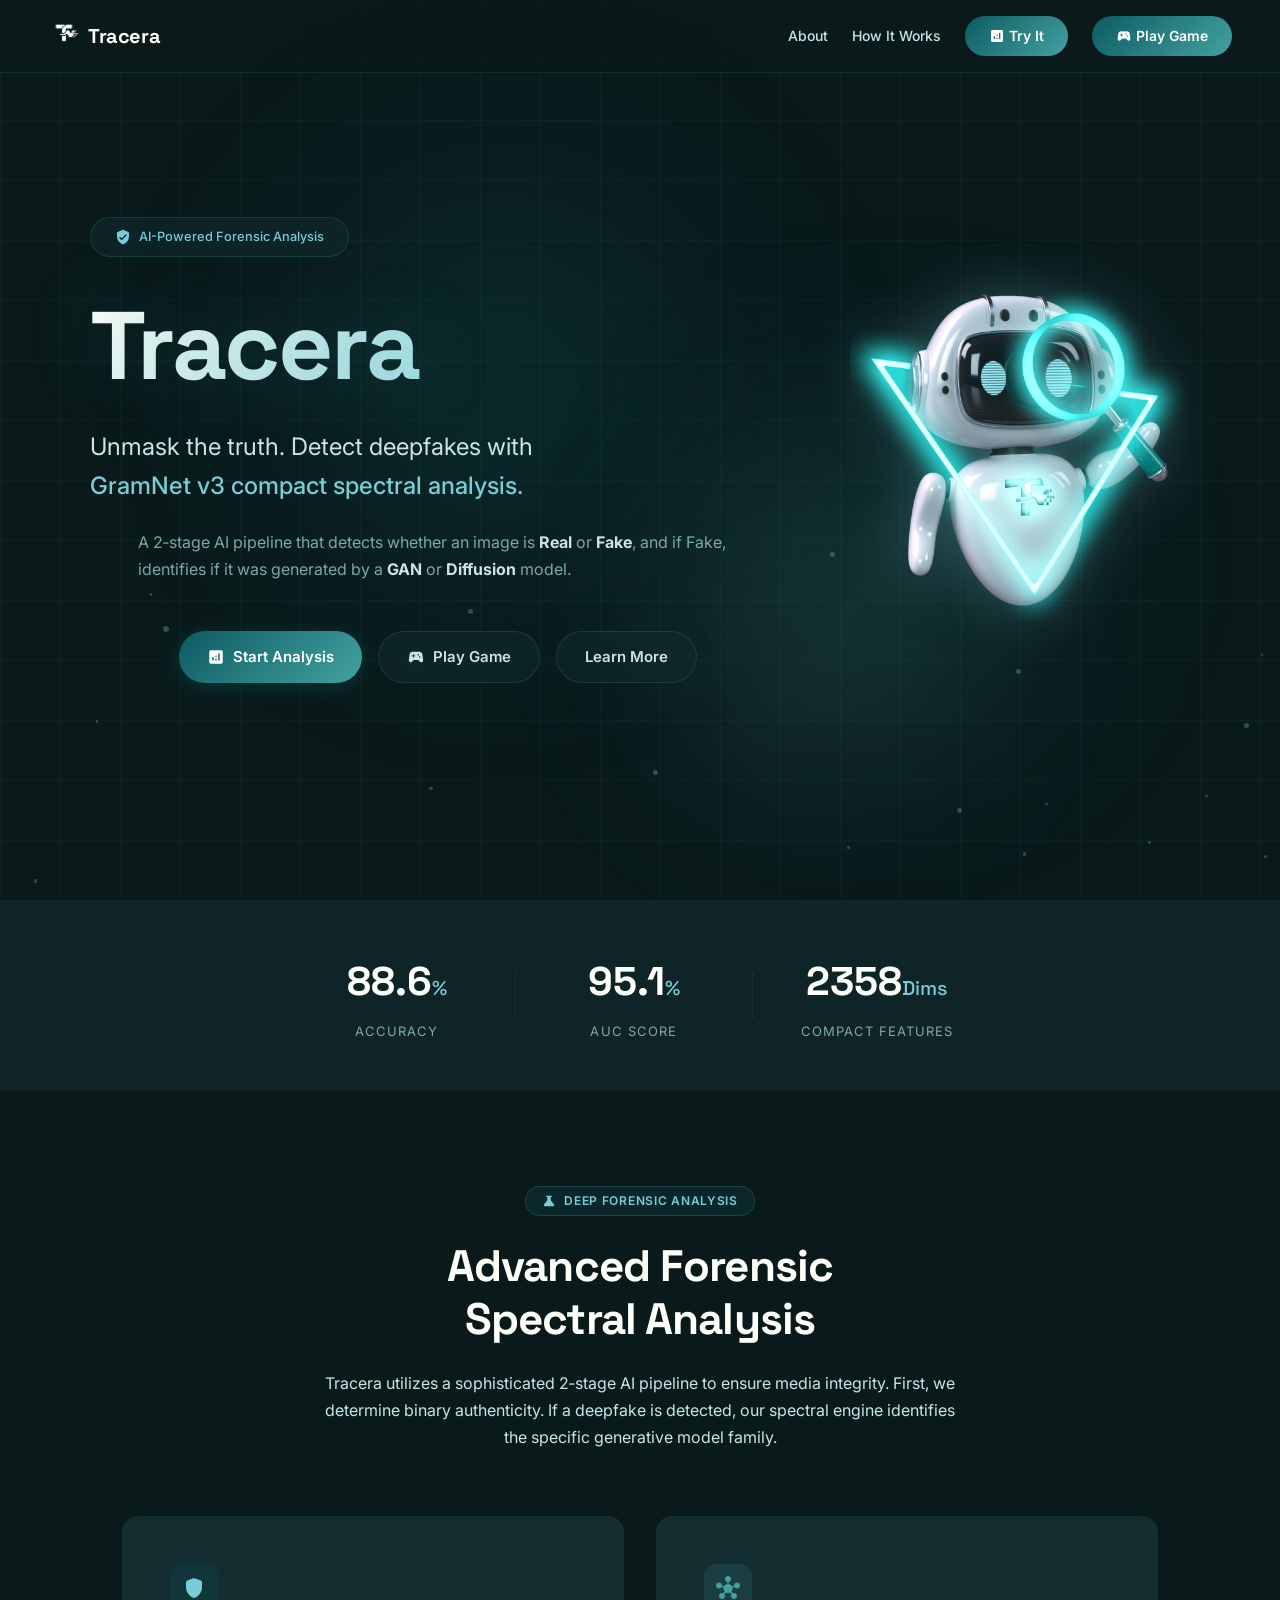
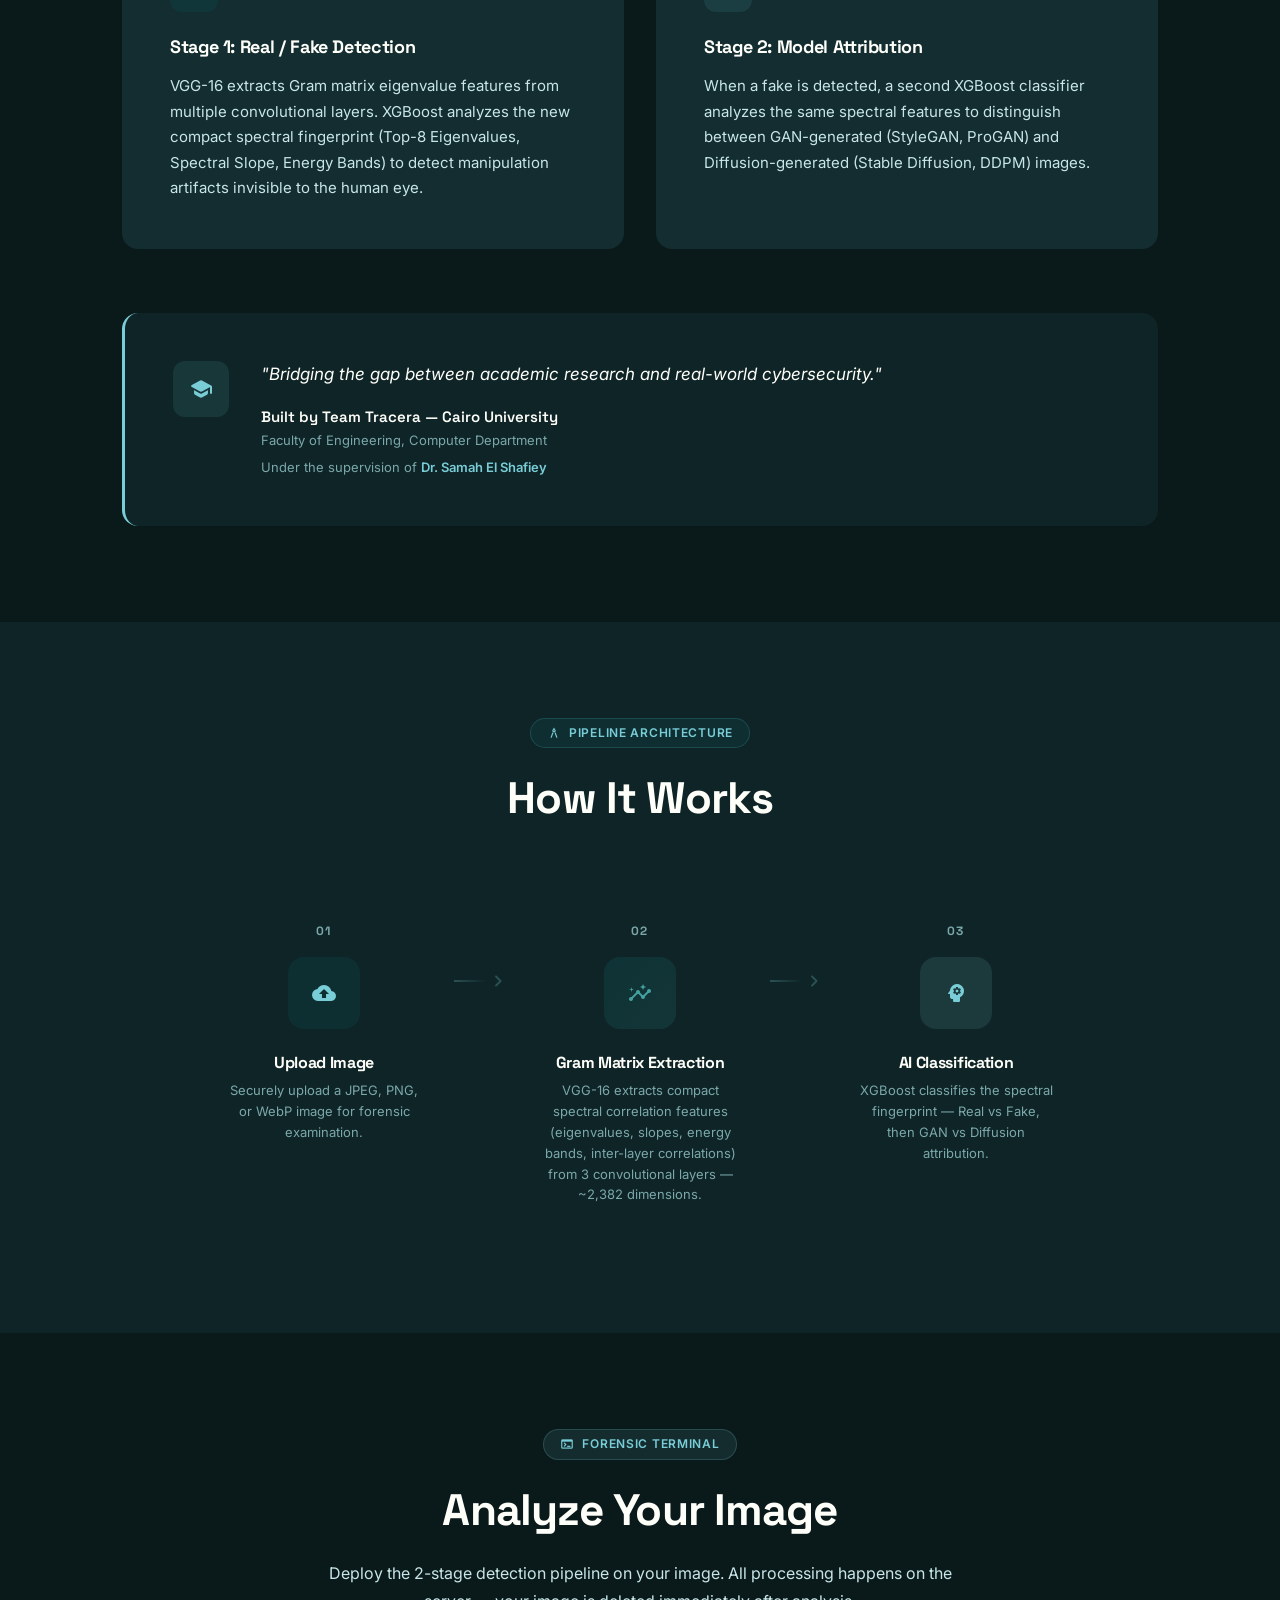
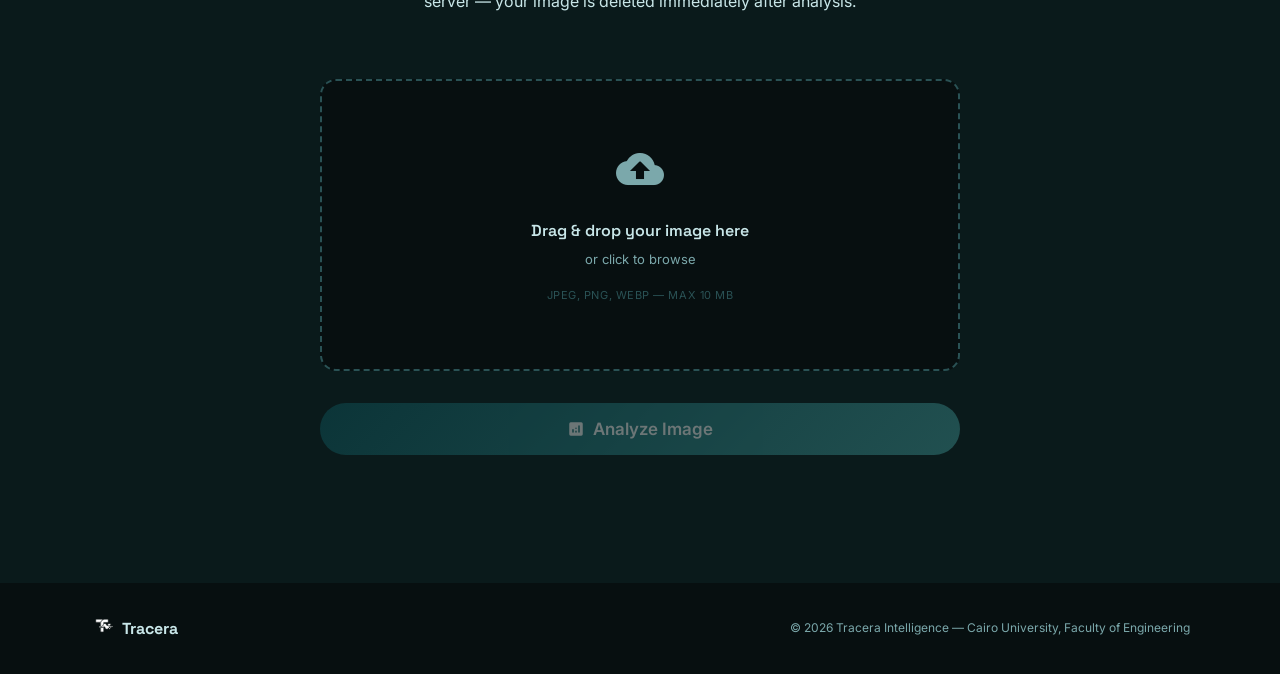
==== commit 31c20931: "feat: Add game link to navigation and hero section" ====
--- a/static/index.html
+++ b/static/index.html
@@ -41,6 +41,10 @@
             <a href="#try" class="nav__link nav__link--cta" id="nav-try">
                 <span class="material-icons-round">analytics</span>
                 Try It
+            </a>
+            <a href="https://noureldin-islam-2006.github.io/tracera-game/" target="_blank" rel="noopener noreferrer" class="nav__link nav__link--cta nav__link--game" id="nav-game">
+                <span class="material-icons-round">sports_esports</span>
+                Play Game
             </a>
         </div>
     </nav>
@@ -79,10 +83,15 @@
                         <span class="material-icons-round">analytics</span>
                         Start Analysis
                     </a>
+                    <a href="https://noureldin-islam-2006.github.io/tracera-game/" target="_blank" rel="noopener noreferrer" class="btn btn--secondary" id="hero-game">
+                        <span class="material-icons-round">sports_esports</span>
+                        Play Game
+                    </a>
                     <a href="#about" class="btn btn--secondary" id="hero-learn">
                         Learn More
                     </a>
                 </div>
+
             </div>
             <div class="hero__robot" data-animate="fade-up" data-delay="200">
                 <img src="images/robot.png" alt="Tracera AI Robot Mascot" class="hero__robot-img" />
